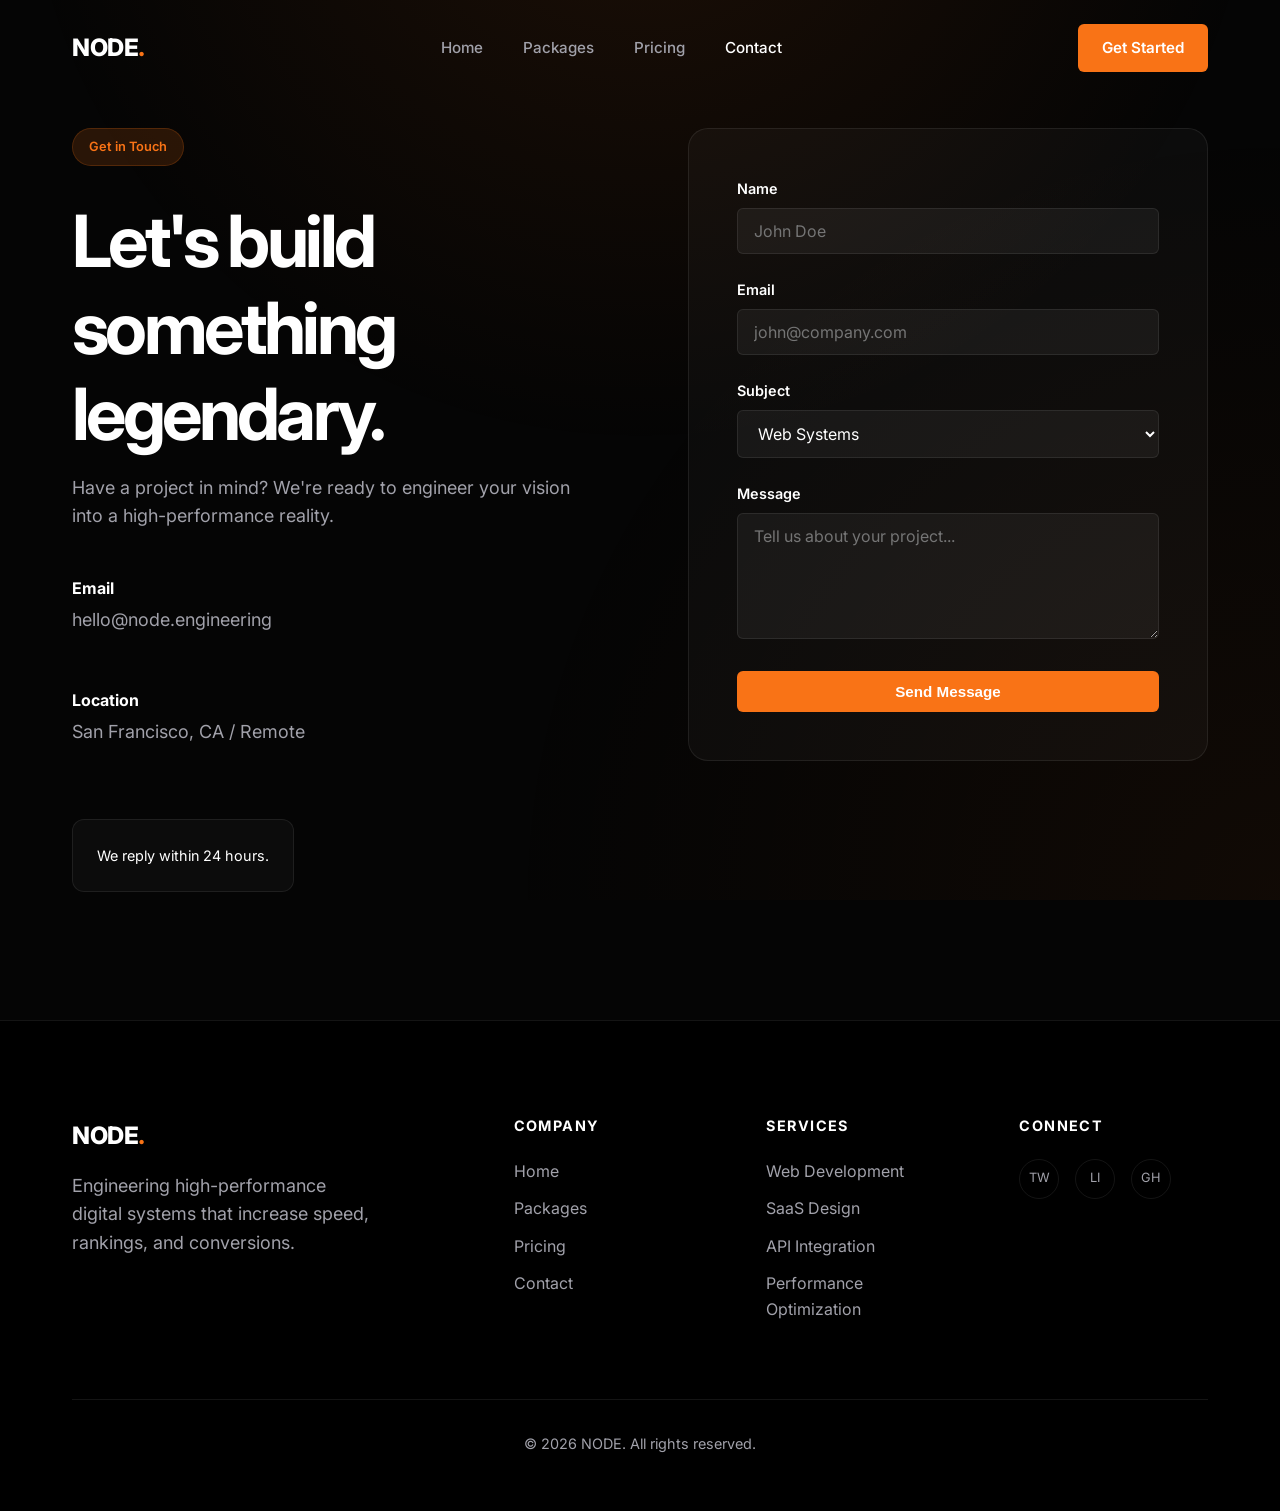
==== contact.html @ 4cddd6b4 "Initial commit: Complete NODE Agency website" ====
<!DOCTYPE html>
<html lang="en">
<head>
    <meta charset="UTF-8">
    <meta name="viewport" content="width=device-width, initial-scale=1.0">
    <title>Contact | NODE</title>
    <link rel="stylesheet" href="style.css">
    <link rel="preconnect" href="https://fonts.googleapis.com">
    <link rel="preconnect" href="https://fonts.gstatic.com" crossorigin>
    <link href="https://fonts.googleapis.com/css2?family=Inter:wght@300;400;500;600;700;800&display=swap" rel="stylesheet">
</head>
<body class="dark-theme">
    <nav class="navbar" id="navbar">
        <div class="container">
            <a href="index.html" class="logo">NODE<span>.</span></a>
            <ul class="nav-links">
                <li><a href="index.html">Home</a></li>
                <li><a href="packages.html">Packages</a></li>
                <li><a href="prices.html">Pricing</a></li>
                <li><a href="contact.html" class="active">Contact</a></li>
            </ul>
            <div class="nav-cta">
                <a href="contact.html" class="btn btn-primary">Get Started</a>
            </div>
            <button class="mobile-toggle" aria-label="Toggle menu">
                <span></span>
                <span></span>
            </button>
        </div>
    </nav>

    <main>
        <section class="section contact-hero">
            <div class="container">
                <div class="contact-grid">
                    <div class="contact-info-side reveal">
                        <span class="badge">Get in Touch</span>
                        <h1>Let's build something legendary.</h1>
                        <p>Have a project in mind? We're ready to engineer your vision into a high-performance reality.</p>
                        
                        <div class="contact-methods">
                            <div class="contact-method">
                                <h3>Email</h3>
                                <p>hello@node.engineering</p>
                            </div>
                            <div class="contact-method">
                                <h3>Location</h3>
                                <p>San Francisco, CA / Remote</p>
                            </div>
                        </div>

                        <div class="trust-note">
                            <p>We reply within 24 hours.</p>
                        </div>
                    </div>

                    <div class="contact-form-side reveal">
                        <form id="contact-form" class="contact-form">
                            <div class="form-group">
                                <label for="name">Name</label>
                                <input type="text" id="name" name="name" placeholder="John Doe" required>
                            </div>
                            <div class="form-group">
                                <label for="email">Email</label>
                                <input type="email" id="email" name="email" placeholder="john@company.com" required>
                            </div>
                            <div class="form-group">
                                <label for="subject">Subject</label>
                                <select id="subject" name="subject">
                                    <option value="web-systems">Web Systems</option>
                                    <option value="saas-design">SaaS Design</option>
                                    <option value="automation">Automation</option>
                                    <option value="other">Other</option>
                                </select>
                            </div>
                            <div class="form-group">
                                <label for="message">Message</label>
                                <textarea id="message" name="message" rows="5" placeholder="Tell us about your project..." required></textarea>
                            </div>
                            <button type="submit" class="btn btn-primary btn-block">Send Message</button>
                        </form>
                    </div>
                </div>
            </div>
        </section>
    </main>

    <footer class="footer">
        <div class="container">
            <div class="footer-grid">
                <div class="footer-brand">
                    <a href="index.html" class="logo">NODE<span>.</span></a>
                    <p>Engineering high-performance digital systems that increase speed, rankings, and conversions.</p>
                </div>
                <div class="footer-links">
                    <h4>Company</h4>
                    <ul>
                        <li><a href="index.html">Home</a></li>
                        <li><a href="packages.html">Packages</a></li>
                        <li><a href="prices.html">Pricing</a></li>
                        <li><a href="contact.html">Contact</a></li>
                    </ul>
                </div>
                <div class="footer-links">
                    <h4>Services</h4>
                    <ul>
                        <li><a href="#">Web Development</a></li>
                        <li><a href="#">SaaS Design</a></li>
                        <li><a href="#">API Integration</a></li>
                        <li><a href="#">Performance Optimization</a></li>
                    </ul>
                </div>
                <div class="footer-contact">
                    <h4>Connect</h4>
                    <div class="social-links">
                        <a href="#" aria-label="Twitter">TW</a>
                        <a href="#" aria-label="LinkedIn">LI</a>
                        <a href="#" aria-label="GitHub">GH</a>
                    </div>
                </div>
            </div>
            <div class="footer-bottom">
                <p>&copy; 2026 NODE. All rights reserved.</p>
            </div>
        </div>
    </footer>

    <div class="bg-glow"></div>
    <script src="script.js"></script>
</body>
</html>
---- style.css ----
:root {
    --bg-color: #050505;
    --card-bg: rgba(255, 255, 255, 0.03);
    --card-border: rgba(255, 255, 255, 0.08);
    --text-primary: #ffffff;
    --text-secondary: #a1a1aa;
    --accent: #f97316;
    --accent-glow: rgba(249, 115, 22, 0.15);
    --nav-bg: rgba(5, 5, 5, 0.8);
    --transition: all 0.3s cubic-bezier(0.4, 0, 0.2, 1);
    --container-width: 1200px;
    --glass: blur(12px);
}

* {
    margin: 0;
    padding: 0;
    box-sizing: border-box;
}

html {
    scroll-behavior: smooth;
}

body {
    font-family: 'Inter', -apple-system, BlinkMacSystemFont, 'Segoe UI', Roboto, sans-serif;
    background-color: var(--bg-color);
    color: var(--text-primary);
    line-height: 1.6;
    overflow-x: hidden;
    -webkit-font-smoothing: antialiased;
}

.container {
    max-width: var(--container-width);
    margin: 0 auto;
    padding: 0 2rem;
}

/* Typography */
h1, h2, h3, h4 {
    font-weight: 700;
    line-height: 1.2;
    margin-bottom: 1rem;
}

h1 { font-size: 4.5rem; letter-spacing: -0.05em; }
h2 { font-size: 3rem; letter-spacing: -0.03em; }
h3 { font-size: 1.5rem; }

p {
    color: var(--text-secondary);
    font-size: 1.125rem;
    margin-bottom: 1.5rem;
}

/* Navbar */
.navbar {
    position: fixed;
    top: 0;
    left: 0;
    width: 100%;
    z-index: 1000;
    padding: 1.5rem 0;
    transition: var(--transition);
}

.navbar.scrolled {
    padding: 1rem 0;
    background: var(--nav-bg);
    backdrop-filter: var(--glass);
    border-bottom: 1px solid var(--card-border);
}

.navbar .container {
    display: flex;
    justify-content: space-between;
    align-items: center;
}

.logo {
    font-size: 1.5rem;
    font-weight: 800;
    color: var(--text-primary);
    text-decoration: none;
    letter-spacing: -0.02em;
}

.logo span {
    color: var(--accent);
}

.nav-links {
    display: flex;
    list-style: none;
    gap: 2.5rem;
}

.nav-links a {
    text-decoration: none;
    color: var(--text-secondary);
    font-weight: 500;
    font-size: 0.95rem;
    transition: var(--transition);
}

.nav-links a:hover,
.nav-links a.active {
    color: var(--text-primary);
}

.nav-cta {
    display: block;
}

/* Buttons */
.btn {
    display: inline-flex;
    align-items: center;
    padding: 0.75rem 1.5rem;
    border-radius: 6px;
    font-weight: 600;
    font-size: 0.95rem;
    text-decoration: none;
    transition: var(--transition);
    cursor: pointer;
    border: none;
}

.btn-primary {
    background-color: var(--accent);
    color: white;
}

.btn-primary:hover {
    background-color: #ea580c;
    transform: translateY(-2px);
    box-shadow: 0 10px 20px -10px var(--accent);
}

.btn-outline {
    background: transparent;
    border: 1px solid var(--card-border);
    color: var(--text-primary);
}

.btn-outline:hover {
    background: var(--card-bg);
    border-color: var(--text-secondary);
}

/* Hero Section */
.hero {
    padding: 12rem 0 8rem;
    text-align: center;
    position: relative;
}

.hero h1 {
    max-width: 900px;
    margin: 0 auto 1.5rem;
}

.hero p {
    max-width: 600px;
    margin: 0 auto 2.5rem;
}

.hero-btns {
    display: flex;
    justify-content: center;
    gap: 1rem;
}

/* Section Common */
.section {
    padding: 8rem 0;
}

.section-header {
    text-align: center;
    margin-bottom: 4rem;
}

.section-header h2 {
    margin-bottom: 1rem;
}

.section-header p {
    max-width: 600px;
    margin: 0 auto;
}

/* Cards */
.grid {
    display: grid;
    grid-template-columns: repeat(auto-fit, minmax(300px, 1fr));
    gap: 2rem;
}

.card {
    background: var(--card-bg);
    border: 1px solid var(--card-border);
    padding: 2.5rem;
    border-radius: 12px;
    transition: var(--transition);
    position: relative;
    overflow: hidden;
}

.card:hover {
    border-color: rgba(249, 115, 22, 0.4);
    background: rgba(255, 255, 255, 0.05);
    box-shadow: 0 0 30px rgba(249, 115, 22, 0.05);
}

/* Add a light sweep effect to cards on hover */
.card::after {
    content: "";
    position: absolute;
    top: -50%;
    left: -50%;
    width: 200%;
    height: 200%;
    background: linear-gradient(
        45deg,
        transparent 45%,
        rgba(255, 255, 255, 0.03) 50%,
        transparent 55%
    );
    transform: rotate(45deg);
    transition: 0.6s;
    pointer-events: none;
    opacity: 0;
}

.card:hover::after {
    opacity: 1;
    transform: rotate(45deg) translate(20%, 20%);
}

.card-icon {
    width: 48px;
    height: 48px;
    background: var(--accent-glow);
    border-radius: 10px;
    display: flex;
    align-items: center;
    justify-content: center;
    margin-bottom: 1.5rem;
    color: var(--accent);
}

/* Background Effects */
.bg-glow {
    position: fixed;
    top: 0;
    left: 0;
    width: 100%;
    height: 100%;
    pointer-events: none;
    z-index: -1;
    background: 
        radial-gradient(circle at 50% -20%, rgba(249, 115, 22, 0.1) 0%, transparent 50%),
        radial-gradient(circle at 100% 100%, rgba(249, 115, 22, 0.05) 0%, transparent 50%);
}

/* Footer */
.footer {
    background: #000;
    border-top: 1px solid var(--card-border);
    padding: 6rem 0 2rem;
}

.footer-grid {
    display: grid;
    grid-template-columns: 2fr 1fr 1fr 1fr;
    gap: 4rem;
    margin-bottom: 4rem;
}

.footer-brand p {
    max-width: 300px;
    margin-top: 1rem;
}

.footer-links h4,
.footer-contact h4 {
    font-size: 0.9rem;
    text-transform: uppercase;
    letter-spacing: 0.1em;
    margin-bottom: 1.5rem;
    color: var(--text-primary);
}

.footer-links ul {
    list-style: none;
}

.footer-links li {
    margin-bottom: 0.75rem;
}

.footer-links a {
    text-decoration: none;
    color: var(--text-secondary);
    transition: var(--transition);
}

.footer-links a:hover {
    color: var(--text-primary);
}

.social-links {
    display: flex;
    gap: 1rem;
}

.social-links a {
    width: 40px;
    height: 40px;
    border: 1px solid var(--card-border);
    display: flex;
    align-items: center;
    justify-content: center;
    border-radius: 50%;
    color: var(--text-secondary);
    text-decoration: none;
    font-size: 0.8rem;
    transition: var(--transition);
}

.social-links a:hover {
    border-color: var(--accent);
    color: var(--accent);
}

.footer-bottom {
    padding-top: 2rem;
    border-top: 1px solid var(--card-border);
    text-align: center;
}

.footer-bottom p {
    font-size: 0.9rem;
}

.badge {
    display: inline-block;
    padding: 0.5rem 1rem;
    background: var(--accent-glow);
    color: var(--accent);
    border-radius: 100px;
    font-size: 0.8rem;
    font-weight: 600;
    margin-bottom: 2rem;
    border: 1px solid rgba(249, 115, 22, 0.2);
}

/* Projects */
.project-grid {
    display: grid;
    grid-template-columns: repeat(2, 1fr);
    gap: 3rem;
}

.project-card {
    cursor: pointer;
}

.project-img {
    background: var(--card-bg);
    border: 1px solid var(--card-border);
    border-radius: 12px;
    height: 400px;
    margin-bottom: 1.5rem;
    overflow: hidden;
    display: flex;
    align-items: center;
    justify-content: center;
    transition: var(--transition);
}

.img-placeholder {
    font-size: 1.5rem;
    font-weight: 700;
    color: rgba(255, 255, 255, 0.1);
}

.project-card:hover .project-img {
    border-color: var(--accent);
    transform: scale(1.02);
}

.project-info h3 {
    font-size: 1.25rem;
    margin-bottom: 0.25rem;
}

/* CTA Section */
.cta-box {
    background: linear-gradient(135deg, rgba(249, 115, 22, 0.1) 0%, rgba(0, 0, 0, 0) 100%);
    border: 1px solid var(--card-border);
    padding: 6rem 4rem;
    border-radius: 24px;
    text-align: center;
}

.cta-box h2 {
    font-size: 3.5rem;
    max-width: 800px;
    margin: 0 auto 1.5rem;
}

.cta-box p {
    margin-bottom: 2.5rem;
}

/* Pricing */
.pricing-grid {
    align-items: stretch;
}

.pricing-plan {
    font-size: 1rem;
    font-weight: 700;
    text-transform: uppercase;
    letter-spacing: 0.1em;
    color: var(--text-secondary);
    margin-bottom: 1rem;
    display: flex;
    justify-content: space-between;
    align-items: center;
}

.pricing-plan span {
    font-size: 0.7rem;
    background: var(--accent);
    color: white;
    padding: 0.2rem 0.6rem;
    border-radius: 100px;
}

.pricing-price {
    font-size: 3rem;
    font-weight: 800;
    margin-bottom: 1rem;
    color: var(--text-primary);
}

.pricing-price span {
    font-size: 1rem;
    color: var(--text-secondary);
    font-weight: 400;
}

.pricing-features {
    list-style: none;
    margin: 2rem 0;
    padding-top: 2rem;
    border-top: 1px solid var(--card-border);
}

.pricing-features li {
    margin-bottom: 1rem;
    font-size: 0.95rem;
    color: var(--text-secondary);
    display: flex;
    align-items: center;
    gap: 0.75rem;
}

.pricing-features li::before {
    content: "→";
    color: var(--accent);
    font-weight: 700;
}

.card.featured {
    border-color: var(--accent);
    background: rgba(249, 115, 22, 0.05);
    transform: scale(1.05);
}

/* Comparison Table */
.comparison-table-wrapper {
    overflow-x: auto;
    background: var(--card-bg);
    border: 1px solid var(--card-border);
    border-radius: 16px;
}

.comparison-table {
    width: 100%;
    border-collapse: collapse;
    text-align: left;
}

.comparison-table th,
.comparison-table td {
    padding: 1.5rem 2rem;
    border-bottom: 1px solid var(--card-border);
}

.comparison-table th {
    font-weight: 700;
    color: var(--text-primary);
    background: rgba(255, 255, 255, 0.02);
}

.comparison-table td {
    color: var(--text-secondary);
}

.comparison-table tr:last-child td {
    border-bottom: none;
}

/* Packages */
.package-sections {
    display: flex;
    flex-direction: column;
    gap: 8rem;
    margin-top: 4rem;
}

.package-item {
    display: grid;
    grid-template-columns: 1fr 1fr;
    gap: 4rem;
    align-items: center;
}

.package-item.reverse {
    direction: rtl;
}

.package-item.reverse .package-content {
    direction: ltr;
}

.package-tag {
    color: var(--accent);
    font-size: 0.9rem;
    font-weight: 700;
    text-transform: uppercase;
    letter-spacing: 0.2em;
    margin-bottom: 1rem;
    display: block;
}

.package-list {
    list-style: none;
    margin-top: 2rem;
}

.package-list li {
    margin-bottom: 1rem;
    display: flex;
    align-items: center;
    gap: 0.75rem;
    color: var(--text-secondary);
}

.package-list li::before {
    content: "";
    width: 6px;
    height: 6px;
    background: var(--accent);
    border-radius: 50%;
}

.package-visual {
    background: var(--card-bg);
    border: 1px solid var(--card-border);
    border-radius: 20px;
    padding: 3rem;
    position: relative;
    overflow: hidden;
}

.code-block {
    font-family: 'Fira Code', monospace;
    font-size: 0.9rem;
    color: var(--accent);
    line-height: 1.8;
}

.code-block pre {
    white-space: pre-wrap;
}

/* Contact */
.contact-grid {
    display: grid;
    grid-template-columns: 1fr 1fr;
    gap: 6rem;
    align-items: start;
}

.contact-methods {
    margin: 3rem 0;
    display: grid;
    gap: 2rem;
}

.contact-method h3 {
    font-size: 1rem;
    margin-bottom: 0.5rem;
}

.trust-note {
    padding: 1.5rem;
    background: var(--card-bg);
    border: 1px solid var(--card-border);
    border-radius: 12px;
    display: inline-block;
}

.trust-note p {
    margin-bottom: 0;
    font-size: 0.9rem;
    color: var(--text-primary);
}

.contact-form {
    background: var(--card-bg);
    border: 1px solid var(--card-border);
    padding: 3rem;
    border-radius: 20px;
}

.form-group {
    margin-bottom: 1.5rem;
}

.form-group label {
    display: block;
    font-size: 0.9rem;
    font-weight: 600;
    margin-bottom: 0.5rem;
    color: var(--text-primary);
}

.form-group input,
.form-group select,
.form-group textarea {
    width: 100%;
    padding: 0.75rem 1rem;
    background: rgba(255, 255, 255, 0.05);
    border: 1px solid var(--card-border);
    border-radius: 6px;
    color: var(--text-primary);
    font-family: inherit;
    font-size: 1rem;
    transition: var(--transition);
}

.form-group input:focus,
.form-group select:focus,
.form-group textarea:focus {
    outline: none;
    border-color: var(--accent);
    background: rgba(255, 255, 255, 0.08);
}

.btn-block {
    width: 100%;
    justify-content: center;
}

@media (max-width: 992px) {
    .contact-grid { grid-template-columns: 1fr; gap: 4rem; }
}

/* Mobile Toggle */
.mobile-toggle {
    display: none;
    flex-direction: column;
    justify-content: center;
    gap: 6px;
    background: none;
    border: none;
    cursor: pointer;
    z-index: 1001;
    width: 30px;
    height: 30px;
}

.mobile-toggle span {
    display: block;
    width: 25px;
    height: 2px;
    background: var(--text-primary);
    transition: var(--transition);
}

.mobile-toggle.active span:nth-child(1) {
    transform: translateY(4px) rotate(45deg);
}

.mobile-toggle.active span:nth-child(2) {
    transform: translateY(-4px) rotate(-45deg);
}
@media (max-width: 768px) {
    .nav-links.active {
        display: flex !important;
        flex-direction: column;
        position: fixed;
        top: 0;
        left: 0;
        width: 100%;
        height: 100vh;
        background: #000;
        padding: 6rem 2rem;
        z-index: 999;
        gap: 2rem;
        text-align: center;
    }
    
    .nav-links.active a {
        font-size: 1.5rem;
    }
}

/* Responsive */
@media (max-width: 1024px) {
    h1 { font-size: 3.5rem; }
    h2 { font-size: 2.5rem; }
    .footer-grid { grid-template-columns: 1fr 1fr; gap: 3rem; }
}

@media (max-width: 768px) {
    .nav-links, .nav-cta {
        display: none;
    }
    
    .mobile-toggle {
        display: flex;
    }
    
    .hero h1 { font-size: 2.75rem; }
    .section { padding: 4rem 0; }
    
    .footer-grid { grid-template-columns: 1fr; }
}

/* Animations */
.reveal {
    opacity: 0;
    transform: translateY(30px);
    transition: opacity 0.8s ease-out, transform 0.8s ease-out;
}

.reveal.active {
    opacity: 1;
    transform: translateY(0);
}

/* Tilt effect placeholder */
[data-tilt] {
    transform-style: preserve-3d;
}
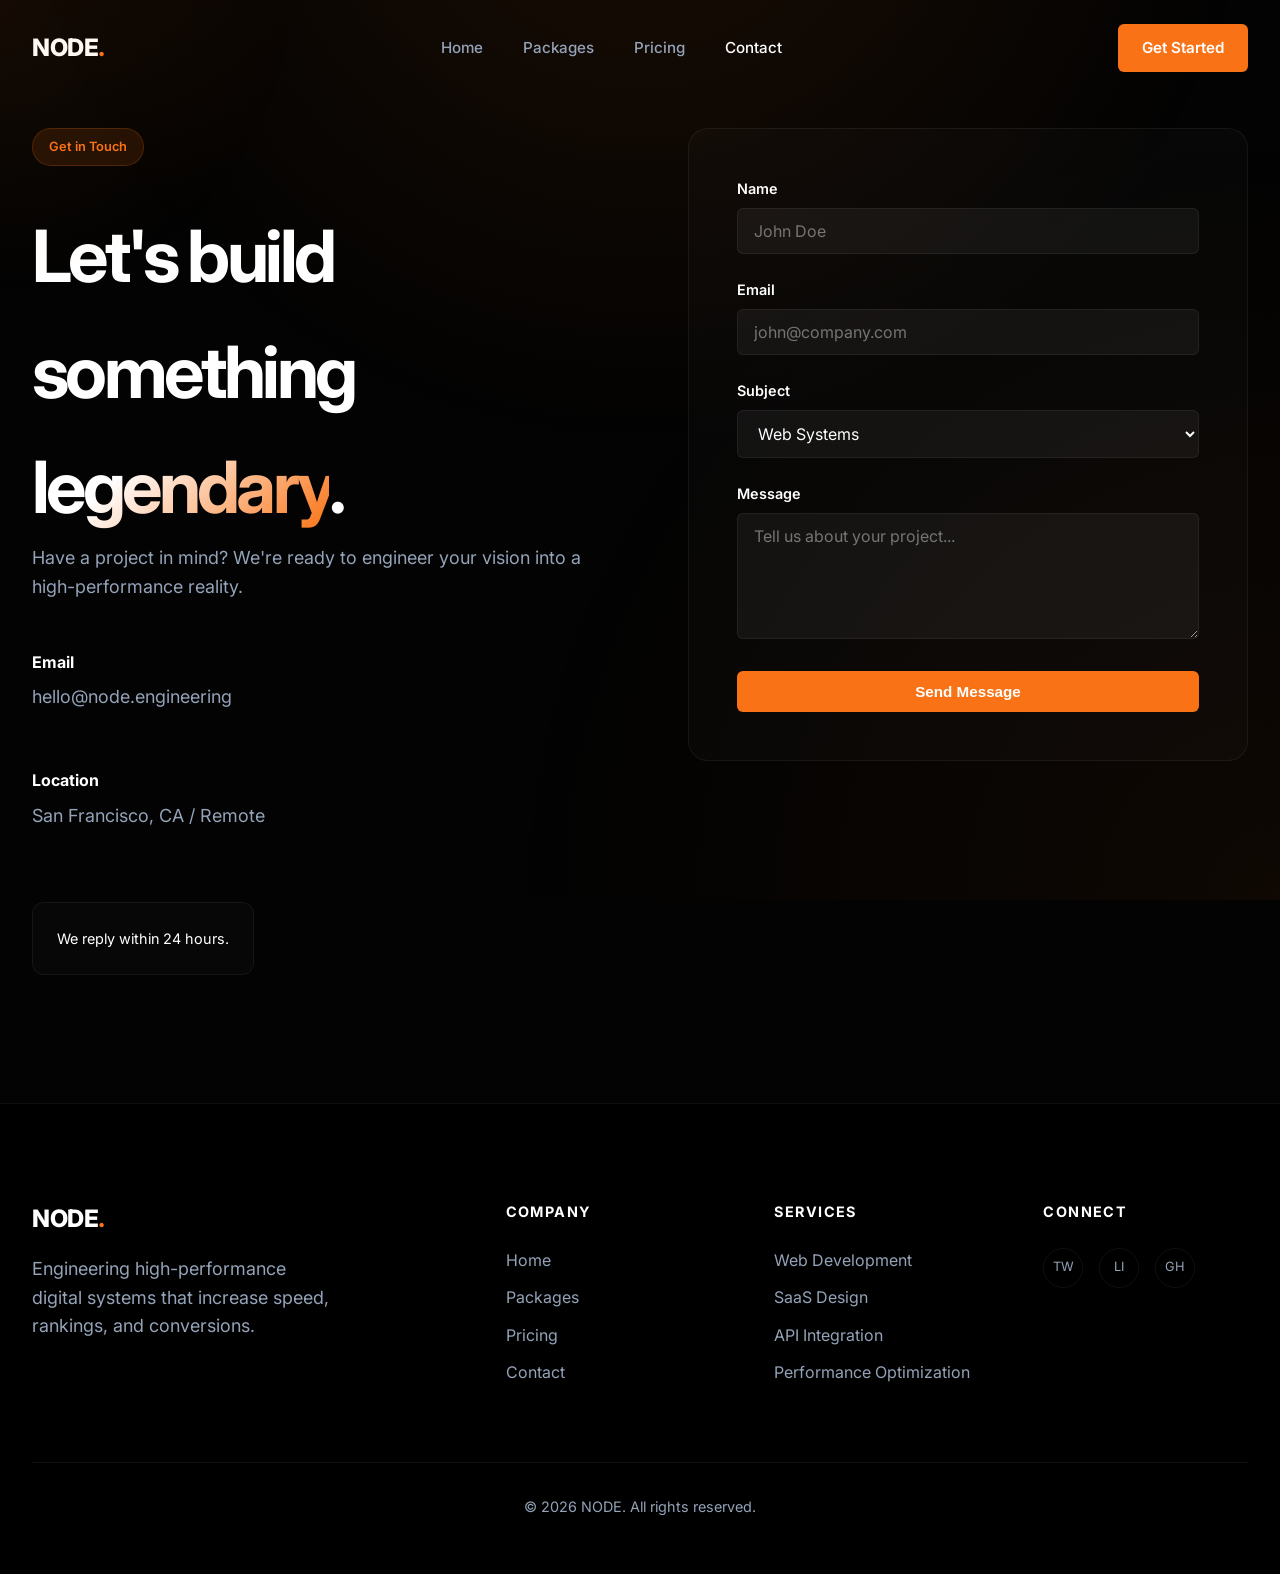
==== commit 42c6b385: "Enhanced UI/UX: Custom cursor glow, text gradients, and new trust sections" ====
--- a/contact.html
+++ b/contact.html
@@ -30,12 +30,13 @@
     </nav>
 
     <main>
+        <div class="cursor-glow"></div>
         <section class="section contact-hero">
             <div class="container">
                 <div class="contact-grid">
                     <div class="contact-info-side reveal">
                         <span class="badge">Get in Touch</span>
-                        <h1>Let's build something legendary.</h1>
+                        <h1>Let's build something <span class="text-gradient">legendary</span>.</h1>
                         <p>Have a project in mind? We're ready to engineer your vision into a high-performance reality.</p>
                         
                         <div class="contact-methods">
--- a/style.css
+++ b/style.css
@@ -1,15 +1,48 @@
 :root {
-    --bg-color: #050505;
-    --card-bg: rgba(255, 255, 255, 0.03);
-    --card-border: rgba(255, 255, 255, 0.08);
+    --bg-color: #030303;
+    --card-bg: rgba(255, 255, 255, 0.02);
+    --card-border: rgba(255, 255, 255, 0.06);
     --text-primary: #ffffff;
-    --text-secondary: #a1a1aa;
+    --text-secondary: #94a3b8;
     --accent: #f97316;
-    --accent-glow: rgba(249, 115, 22, 0.15);
-    --nav-bg: rgba(5, 5, 5, 0.8);
-    --transition: all 0.3s cubic-bezier(0.4, 0, 0.2, 1);
-    --container-width: 1200px;
-    --glass: blur(12px);
+    --accent-rgb: 249, 115, 22;
+    --accent-glow: rgba(249, 115, 22, 0.12);
+    --nav-bg: rgba(3, 3, 3, 0.7);
+    --transition: all 0.4s cubic-bezier(0.23, 1, 0.32, 1);
+    --container-width: 1300px;
+    --glass: blur(20px) saturate(180%);
+}
+
+/* Custom Scrollbar */
+::-webkit-scrollbar {
+    width: 8px;
+}
+
+::-webkit-scrollbar-track {
+    background: var(--bg-color);
+}
+
+::-webkit-scrollbar-thumb {
+    background: #222;
+    border-radius: 10px;
+}
+
+::-webkit-scrollbar-thumb:hover {
+    background: #333;
+}
+
+/* Custom Cursor Glow */
+.cursor-glow {
+    width: 600px;
+    height: 600px;
+    background: radial-gradient(circle, rgba(var(--accent-rgb), 0.08) 0%, transparent 70%);
+    position: fixed;
+    top: 0;
+    left: 0;
+    pointer-events: none;
+    z-index: 9999;
+    transform: translate(-50%, -50%);
+    transition: transform 0.1s ease-out;
 }
 
 * {
@@ -37,11 +70,95 @@
     padding: 0 2rem;
 }
 
-/* Typography */
-h1, h2, h3, h4 {
+.text-gradient {
+    background: linear-gradient(135deg, #fff 30%, var(--accent) 100%);
+    -webkit-background-clip: text;
+    -webkit-text-fill-color: transparent;
+}
+
+.hero-visual {
+    position: absolute;
+    top: 50%;
+    left: 50%;
+    transform: translate(-50%, -50%);
+    width: 100%;
+    height: 100%;
+    z-index: -1;
+    overflow: hidden;
+}
+
+.glow-sphere {
+    position: absolute;
+    top: 50%;
+    left: 50%;
+    transform: translate(-50%, -50%);
+    width: 800px;
+    height: 800px;
+    background: radial-gradient(circle, rgba(var(--accent-rgb), 0.05) 0%, transparent 70%);
+    filter: blur(100px);
+    animation: pulse 8s infinite alternate;
+}
+
+@keyframes pulse {
+    0% { transform: translate(-50%, -50%) scale(1); opacity: 0.5; }
+    100% { transform: translate(-50%, -50%) scale(1.2); opacity: 0.8; }
+}
+
+/* Tech Stack */
+.tech-grid {
+    display: flex;
+    justify-content: center;
+    flex-wrap: wrap;
+    gap: 4rem;
+    padding: 2rem 0;
+    border-top: 1px solid var(--card-border);
+    border-bottom: 1px solid var(--card-border);
+    opacity: 0.5;
+}
+
+.tech-item {
+    font-size: 0.9rem;
     font-weight: 700;
-    line-height: 1.2;
-    margin-bottom: 1rem;
+    text-transform: uppercase;
+    letter-spacing: 0.2em;
+    color: var(--text-secondary);
+}
+
+/* Testimonials */
+.testimonials-grid {
+    display: grid;
+    grid-template-columns: repeat(3, 1fr);
+    gap: 2rem;
+}
+
+.testimonial-card {
+    background: var(--card-bg);
+    border: 1px solid var(--card-border);
+    padding: 3rem;
+    border-radius: 20px;
+    position: relative;
+}
+
+.testimonial-card p {
+    font-style: italic;
+    font-size: 1rem;
+    margin-bottom: 2rem;
+}
+
+.testimonial-author {
+    display: flex;
+    align-items: center;
+    gap: 1rem;
+}
+
+.author-info h4 {
+    font-size: 1rem;
+    margin-bottom: 0;
+}
+
+.author-info span {
+    font-size: 0.8rem;
+    color: var(--text-secondary);
 }
 
 h1 { font-size: 4.5rem; letter-spacing: -0.05em; }
@@ -723,11 +840,11 @@
     }
 }
 
-/* Responsive */
 @media (max-width: 1024px) {
     h1 { font-size: 3.5rem; }
     h2 { font-size: 2.5rem; }
     .footer-grid { grid-template-columns: 1fr 1fr; gap: 3rem; }
+    .testimonials-grid { grid-template-columns: 1fr 1fr; }
 }
 
 @media (max-width: 768px) {
@@ -743,6 +860,8 @@
     .section { padding: 4rem 0; }
     
     .footer-grid { grid-template-columns: 1fr; }
+    .testimonials-grid { grid-template-columns: 1fr; }
+    .tech-grid { gap: 2rem; }
 }
 
 /* Animations */
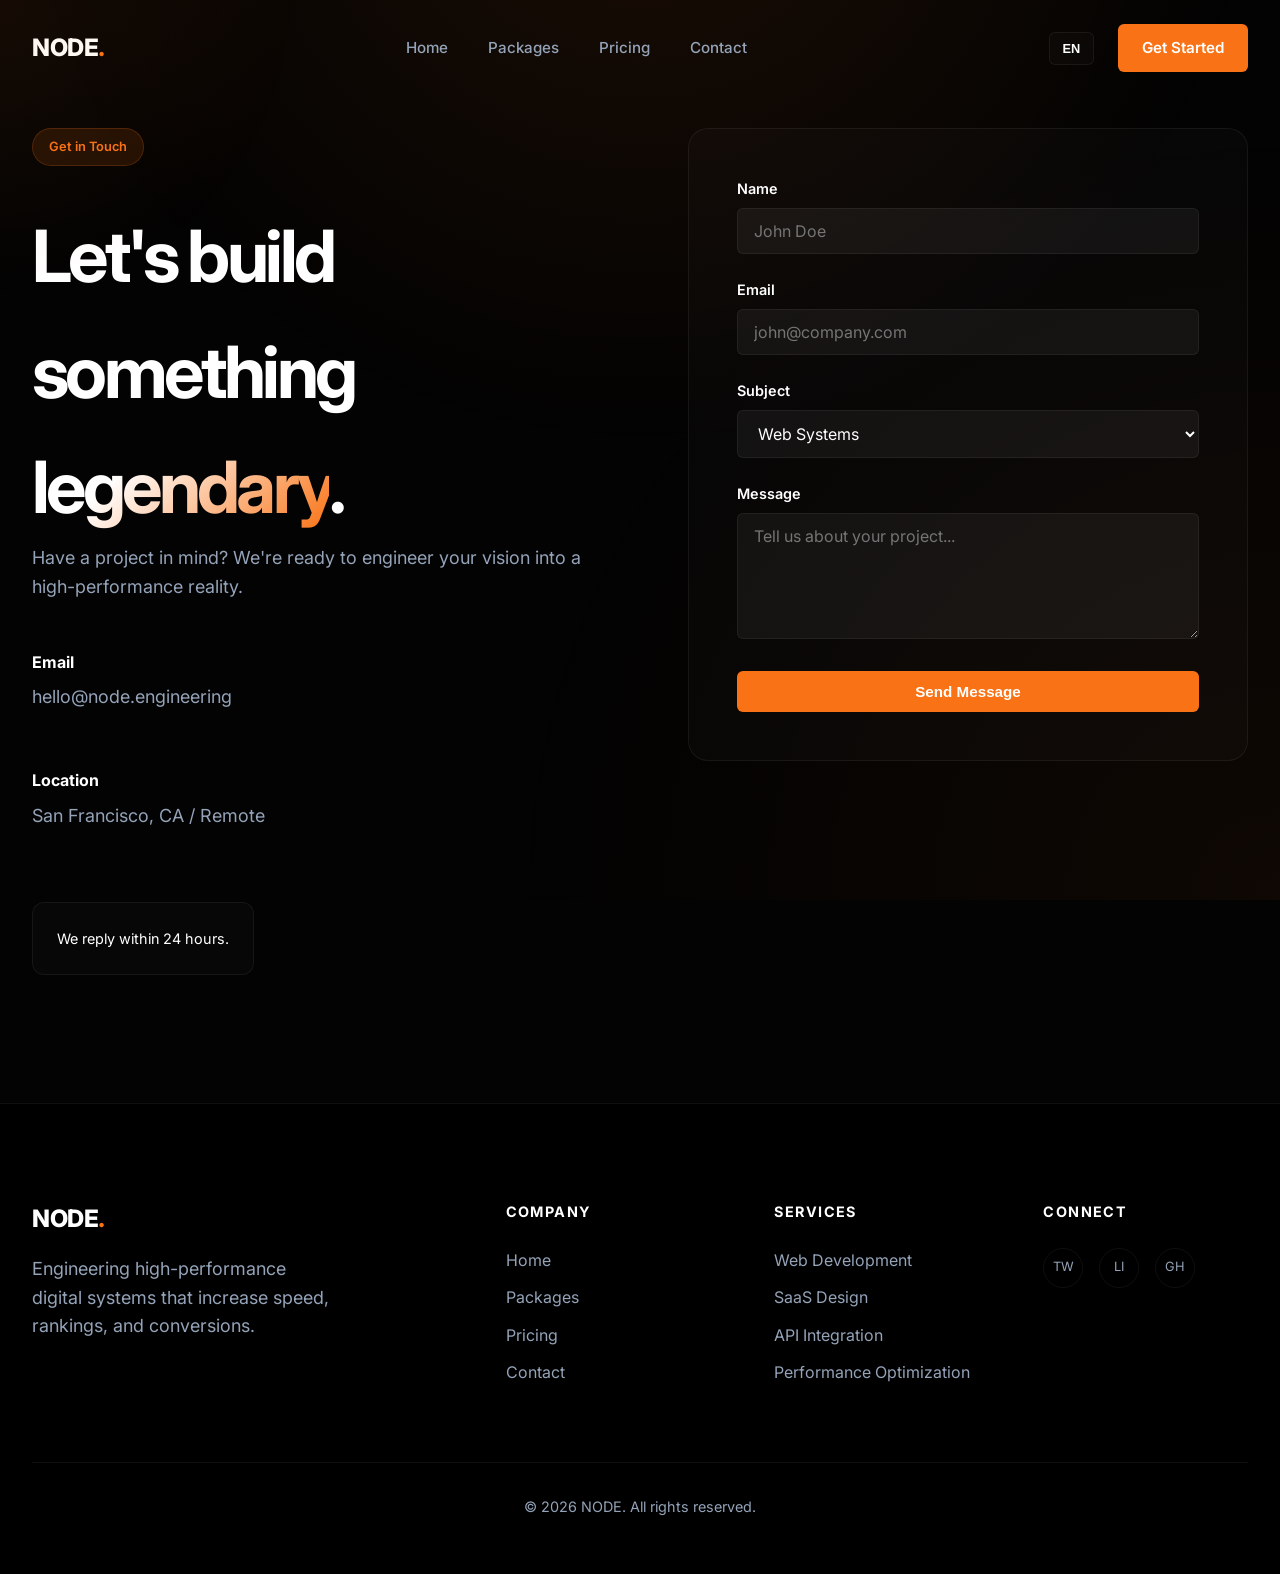
==== commit 7fb307ea: "Added multi-language support (EN/FR/AR) and Algeria-specific payment methods" ====
--- a/contact.html
+++ b/contact.html
@@ -14,13 +14,23 @@
         <div class="container">
             <a href="index.html" class="logo">NODE<span>.</span></a>
             <ul class="nav-links">
-                <li><a href="index.html">Home</a></li>
-                <li><a href="packages.html">Packages</a></li>
-                <li><a href="prices.html">Pricing</a></li>
-                <li><a href="contact.html" class="active">Contact</a></li>
+                <li><a href="index.html" data-i18n="nav_home">Home</a></li>
+                <li><a href="packages.html" data-i18n="nav_packages">Packages</a></li>
+                <li><a href="prices.html" data-i18n="nav_pricing">Pricing</a></li>
+                <li><a href="contact.html" class="active" data-i18n="nav_contact">Contact</a></li>
             </ul>
-            <div class="nav-cta">
-                <a href="contact.html" class="btn btn-primary">Get Started</a>
+            <div class="nav-right">
+                <div class="lang-selector">
+                    <button class="lang-btn" id="langBtn">EN</button>
+                    <div class="lang-dropdown">
+                        <button data-lang="en">English</button>
+                        <button data-lang="fr">Français</button>
+                        <button data-lang="ar">العربية</button>
+                    </div>
+                </div>
+                <div class="nav-cta">
+                    <a href="contact.html" class="btn btn-primary" data-i18n="nav_cta">Get Started</a>
+                </div>
             </div>
             <button class="mobile-toggle" aria-label="Toggle menu">
                 <span></span>
--- a/style.css
+++ b/style.css
@@ -221,13 +221,82 @@
     transition: var(--transition);
 }
 
-.nav-links a:hover,
-.nav-links a.active {
-    color: var(--text-primary);
-}
-
-.nav-cta {
-    display: block;
+/* Language Selector */
+.nav-right {
+    display: flex;
+    align-items: center;
+    gap: 1.5rem;
+}
+
+.lang-selector {
+    position: relative;
+}
+
+.lang-btn {
+    background: var(--card-bg);
+    border: 1px solid var(--card-border);
+    color: var(--text-primary);
+    padding: 0.5rem 0.8rem;
+    border-radius: 6px;
+    cursor: pointer;
+    font-size: 0.8rem;
+    font-weight: 600;
+    transition: var(--transition);
+}
+
+.lang-btn:hover {
+    border-color: var(--accent);
+}
+
+.lang-dropdown {
+    position: absolute;
+    top: 100%;
+    right: 0;
+    margin-top: 0.5rem;
+    background: var(--nav-bg);
+    backdrop-filter: var(--glass);
+    border: 1px solid var(--card-border);
+    border-radius: 8px;
+    padding: 0.5rem;
+    display: none;
+    flex-direction: column;
+    min-width: 120px;
+    z-index: 1000;
+}
+
+.lang-dropdown.active {
+    display: flex;
+}
+
+.lang-dropdown button {
+    background: transparent;
+    border: none;
+    color: var(--text-secondary);
+    padding: 0.5rem 1rem;
+    text-align: left;
+    cursor: pointer;
+    font-family: inherit;
+    font-size: 0.9rem;
+    border-radius: 4px;
+    transition: var(--transition);
+}
+
+.lang-dropdown button:hover {
+    background: var(--card-bg);
+    color: var(--text-primary);
+}
+
+[dir="rtl"] {
+    text-align: right;
+}
+
+[dir="rtl"] .nav-links {
+    flex-direction: row-reverse;
+}
+
+[dir="rtl"] .lang-dropdown {
+    right: auto;
+    left: 0;
 }
 
 /* Buttons */
@@ -593,9 +662,24 @@
     font-weight: 700;
 }
 
+.algeria-notice {
+    background: rgba(var(--accent-rgb), 0.1);
+    border: 1px solid rgba(var(--accent-rgb), 0.3);
+    padding: 0.75rem;
+    border-radius: 8px;
+    margin: 1rem 0;
+    font-size: 0.85rem;
+    color: var(--text-primary);
+}
+
+.algeria-notice span {
+    color: var(--accent);
+    font-weight: 700;
+}
+
 .card.featured {
     border-color: var(--accent);
-    background: rgba(249, 115, 22, 0.05);
+    background: rgba(var(--accent-rgb), 0.05);
     transform: scale(1.05);
 }
 
